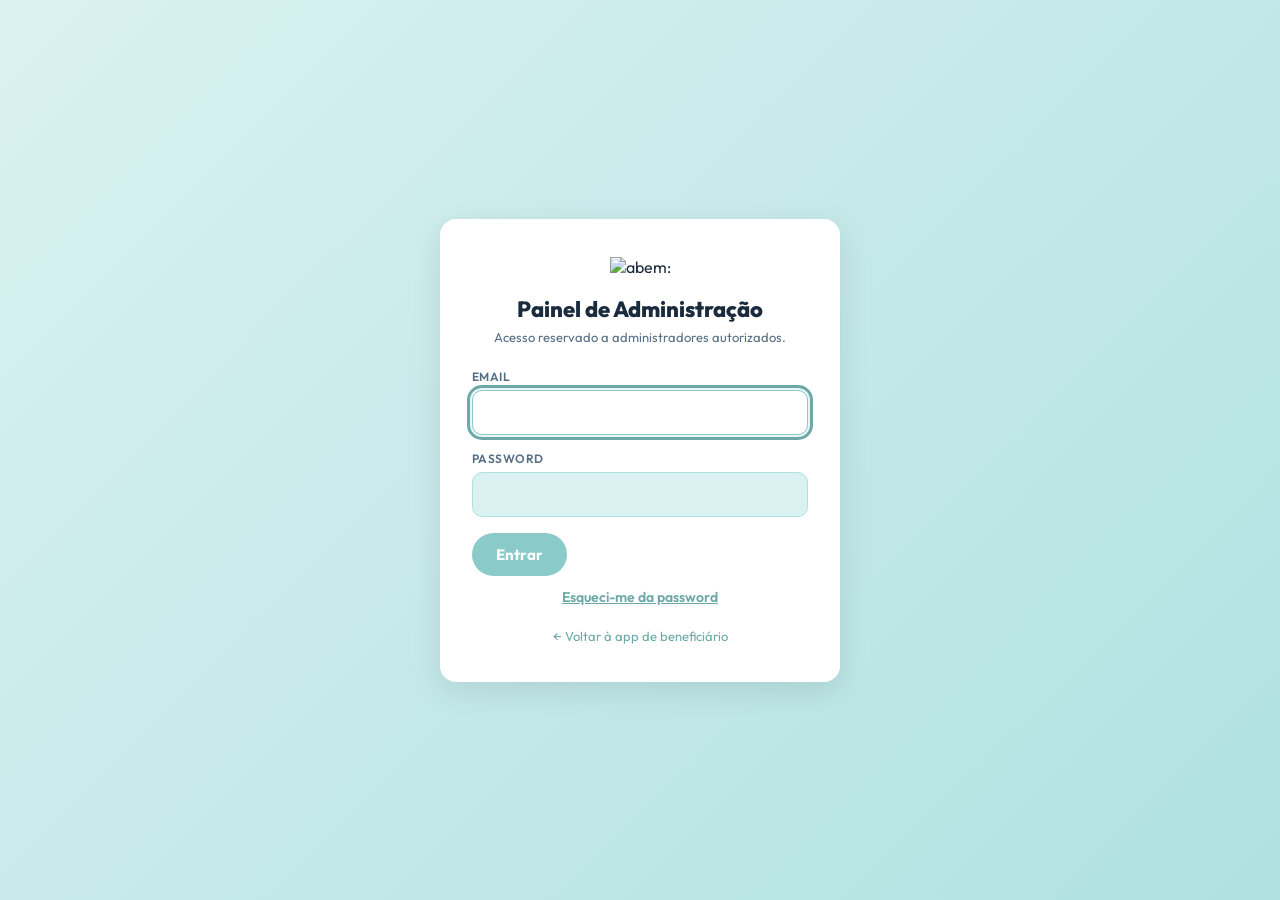
==== admin/index.html @ a789c1ef "Update index.html" ====
<!DOCTYPE html>
<html lang="pt-PT">
<head>
  <meta charset="UTF-8">
  <meta name="viewport" content="width=device-width, initial-scale=1.0">
  <title>Painel Admin · abem:</title>
  <link rel="manifest" href="./manifest.json">
  <meta name="theme-color" content="#6BA8A7">
  <link rel="apple-touch-icon" href="../icon-192.png">
  <link rel="stylesheet" href="./style.css">
  <link rel="preconnect" href="https://fonts.googleapis.com">
  <link rel="preconnect" href="https://fonts.gstatic.com" crossorigin>
  <link href="https://fonts.googleapis.com/css2?family=Sansita+Swashed:wght@400;700;800&family=Outfit:wght@300;400;500;600;700&display=swap" rel="stylesheet">
</head>
<body>
  <a href="#main-content" class="skip-link">Saltar para o conteúdo principal</a>

  <!-- ====== LOGIN ====== -->
  <section class="admin-view view--login" data-view="login">
    <div class="login-card">
      <img src="../assets/abem-logo.png" alt="abem:" class="login-logo">
      <h1>Painel de Administração</h1>
      <p class="login-sub">Acesso reservado a administradores autorizados.</p>

      <form id="login-form" novalidate>
        <label>
          <span>Email</span>
          <input id="login-email" type="email" required autocomplete="email" autofocus>
        </label>
        <label>
          <span>Password</span>
          <input id="login-password" type="password" required autocomplete="current-password">
        </label>
        <div id="login-error" class="error" hidden></div>
        <button type="submit" class="btn btn--primary">Entrar</button>
        <a href="forgot-password.html" class="btn-link" style="display:block;text-align:center;margin-top:.75rem;">Esqueci-me da password</a>
      </form>

      <p class="login-footer">
        <a href="../">← Voltar à app de beneficiário</a>
      </p>
    </div>
  </section>

  <!-- ====== APP ADMIN (shell) ====== -->
  <section class="admin-view view--app" data-view="app" hidden>
    <header class="admin-header">
      <div class="admin-header__brand">
        <img src="../assets/abem-logo.png" alt="abem:" class="admin-header__logo">
        <span class="admin-header__title">Admin</span>
      </div>
      <nav class="admin-nav">
        <button class="admin-nav__btn admin-nav__btn--active" data-section="dashboard">Dashboard</button>
        <button class="admin-nav__btn" data-section="utilizadores">Utilizadores</button>
        <button class="admin-nav__btn" data-section="pontuacoes">Pontuações</button>
        <button class="admin-nav__btn" data-section="recompensas">Recompensas</button>
        <button class="admin-nav__btn" data-section="conteudo">Conteúdo</button>
      </nav>
      <div class="admin-header__user">
        <button id="admin-a11y-trigger" class="admin-a11y-trigger" aria-label="Acessibilidade" title="Acessibilidade">♿</button>
        <span id="admin-nome">…</span>
        <button id="admin-logout" class="btn-link">Sair</button>
      </div>
    </header>

    <main id="main-content" class="admin-main">

      <!-- Dashboard -->
      <section id="section-dashboard" class="admin-section">
        <h2>Visão geral</h2>

        <div id="admin-install-card" class="admin-install-card" hidden>
          <div class="admin-install-card__icon" aria-hidden="true">📲</div>
          <div class="admin-install-card__body">
            <div class="admin-install-card__title">Instalar painel admin</div>
            <div class="admin-install-card__sub">Adicione ao ecrã principal para acesso directo</div>
          </div>
          <button id="admin-install-btn" class="install-card__btn" type="button">Instalar</button>
        </div>

        <div class="stats-grid stats-grid--admin">
          <div class="stat-card">
            <span class="stat-card__label">Utilizadores</span>
            <span class="stat-card__value" id="stat-utilizadores">…</span>
          </div>
          <div class="stat-card">
            <span class="stat-card__label">Quizzes feitos</span>
            <span class="stat-card__value" id="stat-quizzes">…</span>
          </div>
          <div class="stat-card">
            <span class="stat-card__label">Recompensas atribuídas</span>
            <span class="stat-card__value" id="stat-recompensas">…</span>
          </div>
          <div class="stat-card">
            <span class="stat-card__label">Pontuação média</span>
            <span class="stat-card__value" id="stat-media">…</span>
          </div>
        </div>

        <div class="admin-card">
          <h3>Top 10 pontuações</h3>
          <div id="top10" class="admin-table-wrap">A carregar…</div>
        </div>

        <div class="admin-card">
          <h3>Recompensas recentes</h3>
          <div id="recompensas-recentes" class="admin-table-wrap">A carregar…</div>
        </div>
      </section>

      <!-- Utilizadores -->
      <section id="section-utilizadores" class="admin-section" hidden>
        <div class="section-header">
          <h2>Utilizadores</h2>
          <button id="utilizador-novo" class="btn btn--primary btn--small">+ Novo utilizador</button>
        </div>
       <input id="utilizadores-search" type="search" placeholder="Procurar por número ou pseudónimo…" class="admin-search">
        <div class="filtros">
          <label>
            <span>Estado</span>
            <select id="utilizadores-filtro-estado">
              <option value="">Todos</option>
              <option value="ativo">Ativos</option>
              <option value="consentimento_retirado">Retirados</option>
            </select>
          </label>
        </div>
        <div id="utilizadores-lista" class="admin-table-wrap">A carregar…</div>
        <div class="admin-card" style="margin-top:1.5rem">
          <h3>Manutenção — dados de teste</h3>
          <p class="hint">Apaga todos os beneficiários cujo número comece por <strong>TESTE-</strong>, e ainda os respetivos quizzes, respostas, recompensas e consentimentos. Os dados reais não são afetados.</p>
          <button id="btn-limpar-teste" class="btn btn--secondary btn--small">Limpar dados de teste</button>
          <div id="limpeza-teste-resultado" class="hint" hidden></div>
        </div>
      </section>

      <!-- Detalhe de utilizador -->
      <section id="section-utilizador-detalhe" class="admin-section" hidden>
        <button id="detalhe-voltar" class="btn-link">← Voltar à lista</button>
        <div id="detalhe-conteudo">A carregar…</div>
      </section>

      <!-- Pontuações -->
      <section id="section-pontuacoes" class="admin-section" hidden>
        <h2>Pontuações</h2>
        <div class="filtros">
          <label>
            <span>Nível</span>
            <select id="pontuacoes-filtro-nivel">
              <option value="">Todos</option>
            </select>
          </label>
        </div>
        <div id="pontuacoes-lista" class="admin-table-wrap">A carregar…</div>
      </section>

    <!-- Recompensas -->
      <section id="section-recompensas" class="admin-section" hidden>
        <h2>Recompensas atribuídas</h2>
        <div id="recompensas-lista" class="admin-table-wrap">A carregar…</div>
      </section>

      <!-- Conteúdo (níveis + perguntas) -->
      <section id="section-conteudo" class="admin-section" hidden>
        <h2>Conteúdo do quiz</h2>
        <div class="admin-card">
          <h3>Importar do Google Sheets</h3>
          <p style="color:#5A7383;margin:6px 0 14px;line-height:1.5">
            Os níveis e as perguntas são geridos na Google Sheet. Depois de a editares,
            carrega em <strong>Pré-visualizar</strong> para veres o que vai ser importado e só
            depois confirmas. A importação atualiza e acrescenta — <strong>nunca apaga</strong>.
          </p>
          <button id="conteudo-preview" class="btn btn--primary">Pré-visualizar importação</button>
          <div id="conteudo-resultado" style="margin-top:14px" hidden></div>
          <button id="conteudo-confirmar" class="btn btn--primary" style="margin-top:12px" hidden>Confirmar e importar</button>
        </div>
      </section>

  <!-- ====== MODAL: Atribuir recompensa ====== -->
  <div id="modal-recompensa" class="modal" hidden>
    <div class="modal__backdrop" data-modal-close></div>
    <div class="modal__card">
      <button class="modal__close" data-modal-close aria-label="Fechar">×</button>
      <h3>Atribuir recompensa</h3>
      <p class="modal__sub">Beneficiário: <strong id="rec-beneficiario">—</strong></p>

      <form id="recompensa-form" novalidate>
        <fieldset class="tipo-toggle">
          <legend>Tipo</legend>
          <label class="tipo-opt">
            <input type="radio" name="rec-tipo" value="imagem" checked>
            <span>🖼️ Imagem</span>
          </label>
          <label class="tipo-opt">
            <input type="radio" name="rec-tipo" value="voucher">
            <span>🎟️ Voucher</span>
          </label>
        </fieldset>

        <label>
          <span>Título *</span>
          <input id="rec-titulo" type="text" required placeholder="Ex: Medalha de Ouro · Voucher 5€">
        </label>

        <div id="rec-imagem-wrap">
          <label>
           <span>Imagem (opcional)</span>
            <input id="rec-imagem" type="file" accept="image/*">
            <small class="hint">JPG, PNG ou GIF · máx. 2 MB · sem imagem, a recompensa fica com medalha 🏅</small>
          </label>
          <div id="rec-imagem-preview" class="img-preview" hidden></div>
        </div>

        <div id="rec-voucher-wrap" hidden>
          <label>
            <span>Código do voucher *</span>
            <input id="rec-voucher-codigo" type="text" placeholder="Ex: ABEM-2026-001">
          </label>
        </div>

        <label>
          <span>Descrição (opcional)</span>
          <textarea id="rec-descricao" rows="2" placeholder="Ex: Voucher para descontos nos nossos parceiros"></textarea>
        </label>

        <div id="rec-error" class="error" hidden></div>

        <div class="modal__actions">
          <button type="button" class="btn btn--secondary" data-modal-close>Cancelar</button>
          <button type="submit" class="btn btn--primary">Atribuir</button>
        </div>
      </form>
    </div>
  </div>

  <!-- ====== MODAL: Novo utilizador ====== -->
  <div id="modal-utilizador" class="modal" hidden>
    <div class="modal__backdrop" data-modal-close></div>
    <div class="modal__card">
      <button class="modal__close" data-modal-close aria-label="Fechar">×</button>
      <h3>Novo utilizador</h3>

      <form id="utilizador-form" novalidate>
        <label>
          <span>Número de beneficiário *</span>
          <input id="user-numero" type="text" required placeholder="Ex: AM000123467">
        </label>
        <label>
          <span>Ano de nascimento *</span>
          <input id="user-ano" type="number" required min="1900" max="2025" placeholder="Ex: 1961">
        </label>
        <div id="user-error" class="error" hidden></div>
        <div class="modal__actions">
          <button type="button" class="btn btn--secondary" data-modal-close>Cancelar</button>
          <button type="submit" class="btn btn--primary">Criar</button>
        </div>
      </form>
    </div>
  </div>

  <!-- ====== MODAL: Acessibilidade ====== -->
  <div id="modal-a11y" class="modal" hidden role="dialog" aria-labelledby="a11y-modal-title" aria-modal="true">
    <div class="modal__backdrop" data-modal-close></div>
    <div class="modal__card admin-a11y-modal">
      <button class="modal__close" data-modal-close aria-label="Fechar">×</button>
      <h3 id="a11y-modal-title">♿ Acessibilidade</h3>

      <div class="a11y-opt">
        <label for="a11y-large-text" class="a11y-opt__label">
          Texto maior
          <small class="a11y-opt__hint">Aumenta o tamanho do texto na app</small>
        </label>
        <label class="toggle" for="a11y-large-text">
          <input type="checkbox" id="a11y-large-text">
          <span class="toggle__slider" aria-hidden="true"></span>
        </label>
      </div>

      <div class="a11y-opt">
        <label for="a11y-high-contrast" class="a11y-opt__label">
          Alto contraste
          <small class="a11y-opt__hint">Cores mais escuras e contornos mais fortes</small>
        </label>
        <label class="toggle" for="a11y-high-contrast">
          <input type="checkbox" id="a11y-high-contrast">
          <span class="toggle__slider" aria-hidden="true"></span>
        </label>
      </div>

      <div class="a11y-opt">
        <label for="a11y-reduced-motion" class="a11y-opt__label">
          Animações reduzidas
          <small class="a11y-opt__hint">Desliga transições e efeitos animados</small>
        </label>
        <label class="toggle" for="a11y-reduced-motion">
          <input type="checkbox" id="a11y-reduced-motion">
          <span class="toggle__slider" aria-hidden="true"></span>
        </label>
      </div>

      <div class="a11y-opt">
        <label for="a11y-read-aloud" class="a11y-opt__label">
          Ouvir páginas
          <small class="a11y-opt__hint">Mostra um botão para ouvir o conteúdo em voz alta</small>
        </label>
        <label class="toggle" for="a11y-read-aloud">
          <input type="checkbox" id="a11y-read-aloud">
          <span class="toggle__slider" aria-hidden="true"></span>
        </label>
      </div>
    </div>
  </div>

  <!-- ====== MODAL: Instruções iOS ====== -->
  <div id="ios-install-modal" class="modal" hidden role="dialog" aria-labelledby="ios-install-title" aria-modal="true">
    <div class="modal__backdrop" data-modal-close></div>
    <div class="modal__card">
      <button class="modal__close" data-modal-close aria-label="Fechar">×</button>
      <h3 id="ios-install-title">📲 Instalar no iPhone ou iPad</h3>
      <p style="font-size:14px;color:var(--ink-muted);margin-bottom:6px">Para adicionar o painel ao ecrã principal:</p>
      <ol style="margin: 12px 0 0 22px; padding: 0;">
        <li style="margin-bottom:8px;font-size:14px;line-height:1.5">Toque no botão <strong>Partilhar</strong> ⬆ na barra do Safari</li>
        <li style="margin-bottom:8px;font-size:14px;line-height:1.5">Deslize e selecione <strong>"Adicionar ao ecrã principal"</strong></li>
        <li style="margin-bottom:8px;font-size:14px;line-height:1.5">Confirme <strong>Adicionar</strong> no canto superior direito</li>
      </ol>
    </div>
  </div>

  <!-- ====== Live region para anúncios ====== -->
  <div id="a11y-announcer" class="sr-only" aria-live="polite" aria-atomic="true"></div>

  <!-- ====== Botão flutuante "Ouvir" ====== -->
  <button id="tts-btn" class="tts-btn" hidden type="button" aria-label="Ouvir esta página">🔊</button>

   <!-- Barra de cofinanciamento (Portugal 2030 / UE) — visível em todos os ecrãs -->
  <footer id="funders-bar" class="funders-bar" role="contentinfo" aria-label="Cofinanciamento">
    <img src="../assets/barra-fundos.jpg" alt="Cofinanciado pela União Europeia — Portugal 2030 e programas regionais Inovação Social, Norte, Centro, Lisboa, Algarve e Alentejo. Os Fundos Europeus mais próximos de si.">
  </footer>

  <script src="https://cdn.jsdelivr.net/npm/@supabase/supabase-js@2"></script>
  <script src="./app.js"></script>
</body>
</html>
---- admin/style.css ----
/* ============================================
   Painel Admin · abem:
   Paleta partilhada com a app principal
   ============================================ */

:root {
  --mint: #8ACAC9;
  --mint-light: #B0E1E1;
  --mint-pale: #DAF1F1;
  --mint-dark: #6BA8A7;
  --ink: #1A2B3D;
  --ink-muted: #566F85;
  --surface: #FFFFFF;
  --bg: #F4F8FA;
  --cherry: #D8394A;
  --success: #1F7A6E;
  --warning: #C77A0C;
  --shadow: 0 2px 10px rgba(0, 0, 0, 0.06);
  --shadow-lg: 0 8px 30px rgba(0, 0, 0, 0.10);
  --radius: 16px;
  --radius-sm: 10px;
  --radius-pill: 999px;
 --font-display: 'Outfit', -apple-system, BlinkMacSystemFont, sans-serif;
  --font-body: 'Outfit', -apple-system, BlinkMacSystemFont, sans-serif;
}

* { box-sizing: border-box; margin: 0; padding: 0; }
[hidden] { display: none !important; }

html, body { height: 100%; }
body {
  font-family: var(--font-body);
  color: var(--ink);
  background: var(--bg);
  -webkit-font-smoothing: antialiased;
}

button { font-family: inherit; cursor: pointer; }
input, select, textarea, button { font-size: inherit; }

/* ============================================
   LOGIN
   ============================================ */

.view--login {
  min-height: 100vh;
  display: grid;
  place-items: center;
  padding: 20px;
  background: linear-gradient(135deg, var(--mint-pale) 0%, var(--mint-light) 100%);
}

.login-card {
  background: var(--surface);
  border-radius: var(--radius);
  padding: 38px 32px;
  box-shadow: var(--shadow-lg);
  width: 100%;
  max-width: 400px;
  text-align: center;
}

.login-logo {
  height: 48px;
  width: auto;
  margin-bottom: 18px;
}

.login-card h1 {
  font-family: var(--font-display);
  font-weight: 800;
  font-size: 22px;
  color: var(--ink);
  margin-bottom: 6px;
}

.login-sub {
  color: var(--ink-muted);
  font-size: 13px;
  margin-bottom: 24px;
}

.login-card form { text-align: left; }
.login-card label {
  display: block;
  margin-bottom: 16px;
}
.login-card label span {
  display: block;
  font-size: 12px;
  font-weight: 600;
  color: var(--ink-muted);
  margin-bottom: 6px;
  letter-spacing: 0.04em;
  text-transform: uppercase;
}
.login-card input {
  width: 100%;
  padding: 12px 16px;
  border: 1.5px solid var(--mint-light);
  border-radius: var(--radius-sm);
  background: var(--mint-pale);
  font-family: var(--font-body);
  font-size: 15px;
  color: var(--ink);
  transition: all 0.15s;
}
.login-card input:focus {
  outline: none;
  border-color: var(--mint);
  background: var(--surface);
  box-shadow: 0 0 0 4px rgba(138, 202, 201, 0.20);
}

.login-footer {
  margin-top: 22px;
  font-size: 13px;
}
.login-footer a {
  color: var(--mint-dark);
  text-decoration: none;
}
.login-footer a:hover { text-decoration: underline; }

/* ============================================
   HEADER DA APP ADMIN
   ============================================ */

.admin-header {
  background: var(--surface);
  border-bottom: 1px solid var(--mint-pale);
  padding: 14px 28px;
  display: flex;
  align-items: center;
  gap: 32px;
  position: sticky;
  top: 0;
  z-index: 10;
  box-shadow: var(--shadow);
}

.admin-header__brand {
  display: flex;
  align-items: center;
  gap: 10px;
}
.admin-header__logo {
  height: 32px;
  width: auto;
}
.admin-header__title {
  font-family: var(--font-display);
  font-weight: 800;
  font-size: 17px;
  color: var(--ink);
}

.admin-nav {
  display: flex;
  gap: 4px;
  flex: 1;
}
.admin-nav__btn {
  background: transparent;
  border: none;
  padding: 8px 16px;
  border-radius: var(--radius-pill);
  font-family: var(--font-body);
  font-weight: 600;
  font-size: 14px;
  color: var(--ink-muted);
  transition: all 0.15s;
}
.admin-nav__btn:hover { color: var(--ink); background: var(--mint-pale); }
.admin-nav__btn--active {
  background: var(--mint);
  color: var(--surface);
}

.admin-header__user {
  display: flex;
  align-items: center;
  gap: 12px;
  font-size: 14px;
  color: var(--ink-muted);
}

.btn-link {
  background: transparent;
  border: none;
  color: var(--mint-dark);
  font-family: var(--font-body);
  font-weight: 600;
  font-size: 14px;
  cursor: pointer;
}
.btn-link:hover { text-decoration: underline; }

/* ============================================
   MAIN + SECÇÕES
   ============================================ */

.admin-main {
  max-width: 1200px;
  margin: 0 auto;
  padding: 32px 28px 96px;
}

.admin-section h2 {
  font-family: var(--font-display);
  font-weight: 800;
  font-size: 26px;
  color: var(--ink);
  margin-bottom: 24px;
  letter-spacing: -0.01em;
}

.section-header {
  display: flex;
  align-items: center;
  justify-content: space-between;
  margin-bottom: 20px;
  gap: 16px;
}
.section-header h2 { margin-bottom: 0; }

/* ============================================
   STAT CARDS
   ============================================ */

.stats-grid--admin {
  display: grid;
  grid-template-columns: repeat(auto-fit, minmax(180px, 1fr));
  gap: 14px;
  margin-bottom: 28px;
}

.stat-card {
  background: var(--surface);
  border-radius: var(--radius);
  padding: 18px 20px;
  box-shadow: var(--shadow);
  border: 1px solid var(--mint-pale);
}
.stat-card__label {
  display: block;
  font-size: 11px;
  text-transform: uppercase;
  letter-spacing: 0.08em;
  color: var(--ink-muted);
  font-weight: 600;
  margin-bottom: 6px;
}
.stat-card__value {
  font-family: var(--font-display);
  font-weight: 800;
  font-size: 28px;
  color: var(--mint-dark);
  line-height: 1;
}

/* ============================================
   ADMIN CARD (caixas para tabelas)
   ============================================ */

.admin-card {
  background: var(--surface);
  border-radius: var(--radius);
  padding: 22px 24px;
  box-shadow: var(--shadow);
  border: 1px solid var(--mint-pale);
  margin-bottom: 18px;
}
.admin-card h3 {
  font-family: var(--font-display);
  font-weight: 700;
  font-size: 17px;
  color: var(--ink);
  margin-bottom: 16px;
}

/* ============================================
   TABELAS
   ============================================ */

.admin-table-wrap { overflow-x: auto; }

.admin-table {
  width: 100%;
  border-collapse: collapse;
  font-size: 14px;
}
.admin-table th {
  text-align: left;
  font-family: var(--font-display);
  font-weight: 700;
  font-size: 12px;
  color: var(--ink-muted);
  padding: 10px 14px;
  border-bottom: 2px solid var(--mint-pale);
  text-transform: uppercase;
  letter-spacing: 0.04em;
}
.admin-table td {
  padding: 12px 14px;
  border-bottom: 1px solid var(--mint-pale);
  color: var(--ink);
}
.admin-table tr:last-child td { border-bottom: none; }
.admin-table tr.clickable {
  cursor: pointer;
  transition: background 0.12s;
}
.admin-table tr.clickable:hover { background: var(--mint-pale); }
.admin-table .num {
  font-variant-numeric: tabular-nums;
  font-weight: 600;
}

.admin-table .badge {
  display: inline-block;
  padding: 3px 10px;
  border-radius: var(--radius-pill);
  font-size: 11px;
  font-weight: 700;
  background: var(--mint-pale);
  color: var(--mint-dark);
}
.admin-table .badge--imagem {
  background: rgba(138, 202, 201, 0.20);
  color: var(--mint-dark);
}
.admin-table .badge--voucher {
  background: rgba(199, 122, 12, 0.15);
  color: var(--warning);
}

.admin-table .badge--ativo {
  background: rgba(138, 202, 201, 0.20);
  color: var(--mint-dark);
}
.admin-table .badge--retirado {
  background: rgba(166, 43, 56, 0.12);
  color: #A62B38;
}

.detalhe-header .badge {
  display: inline-block;
  padding: 3px 10px;
  border-radius: var(--radius-pill);
  font-size: 11px;
  font-weight: 700;
  background: rgba(166, 43, 56, 0.12);
  color: #A62B38;
}
body.a11y-high-contrast .detalhe-header .badge {
  border: 1.5px solid currentColor;
}

/* ============================================
   PESQUISA + FILTROS
   ============================================ */

.admin-search {
  width: 100%;
  padding: 12px 16px;
  border: 1.5px solid var(--mint-light);
  border-radius: var(--radius-pill);
  background: var(--surface);
  font-family: var(--font-body);
  font-size: 14px;
  color: var(--ink);
  margin-bottom: 16px;
}
.admin-search:focus {
  outline: none;
  border-color: var(--mint);
  box-shadow: 0 0 0 4px rgba(138, 202, 201, 0.20);
}

.filtros {
  display: flex;
  gap: 12px;
  margin-bottom: 16px;
}
.filtros label span {
  display: block;
  font-size: 11px;
  font-weight: 600;
  color: var(--ink-muted);
  margin-bottom: 4px;
  text-transform: uppercase;
  letter-spacing: 0.04em;
}
.filtros select {
  padding: 8px 14px;
  border: 1.5px solid var(--mint-light);
  border-radius: var(--radius-pill);
  background: var(--surface);
  font-family: var(--font-body);
  font-size: 14px;
  color: var(--ink);
}

/* ============================================
   BOTÕES
   ============================================ */

.btn {
  display: inline-block;
  padding: 12px 24px;
  border: none;
  border-radius: var(--radius-pill);
  font-family: var(--font-body);
  font-weight: 700;
  font-size: 15px;
  cursor: pointer;
  transition: all 0.15s;
  text-align: center;
}
.btn--primary {
  background: var(--mint);
  color: var(--surface);
}
.btn--primary:hover { background: var(--mint-dark); transform: translateY(-1px); }
.btn--secondary {
  background: var(--mint-pale);
  color: var(--mint-dark);
  border: 1.5px solid var(--mint);
}
.btn--secondary:hover { background: var(--mint); color: var(--surface); }
.btn--small { padding: 8px 18px; font-size: 13px; }
.btn--danger {
  background: var(--cherry);
  color: var(--surface);
}
.btn--danger:hover { background: #B82E3D; }

.btn:disabled { opacity: 0.6; cursor: wait; }

/* ============================================
   ERROS
   ============================================ */

.error {
  background: rgba(216, 57, 74, 0.10);
  color: var(--cherry);
  padding: 10px 14px;
  border-radius: var(--radius-sm);
  font-size: 13px;
  margin: 12px 0;
  border-left: 3px solid var(--cherry);
}

/* ============================================
   DETALHE DE UTILIZADOR
   ============================================ */

.detalhe-header {
  display: flex;
  align-items: center;
  justify-content: space-between;
  gap: 16px;
  margin: 14px 0 24px;
}
.detalhe-numero {
  font-family: var(--font-display);
  font-weight: 800;
  font-size: 28px;
  color: var(--ink);
}
.detalhe-info {
  font-size: 13px;
  color: var(--ink-muted);
  margin-top: 4px;
}

.recompensa-card {
  display: flex;
  gap: 14px;
  background: var(--mint-pale);
  border-radius: var(--radius-sm);
  padding: 14px 16px;
  margin-bottom: 10px;
}
.recompensa-card__img {
  width: 60px;
  height: 60px;
  border-radius: var(--radius-sm);
  object-fit: cover;
  background: var(--surface);
}
.recompensa-card__icon {
  width: 60px;
  height: 60px;
  border-radius: var(--radius-sm);
  background: var(--surface);
  display: grid;
  place-items: center;
  font-size: 28px;
}
.recompensa-card__body { flex: 1; }
.recompensa-card__titulo {
  font-family: var(--font-display);
  font-weight: 700;
  font-size: 15px;
  color: var(--ink);
}
.recompensa-card__meta {
  font-size: 12px;
  color: var(--ink-muted);
  margin-top: 4px;
}
.recompensa-card__codigo {
  display: inline-block;
  margin-top: 6px;
  padding: 4px 10px;
  background: var(--surface);
  border-radius: 6px;
  font-family: monospace;
  font-size: 12px;
  color: var(--warning);
  font-weight: 700;
}

/* ============================================
   MODAL
   ============================================ */

.modal {
  position: fixed;
  inset: 0;
  z-index: 100;
  display: grid;
  place-items: center;
  padding: 20px;
}
.modal__backdrop {
  position: absolute;
  inset: 0;
  background: rgba(26, 43, 61, 0.45);
  backdrop-filter: blur(2px);
}
.modal__card {
  position: relative;
  background: var(--surface);
  border-radius: var(--radius);
  padding: 28px 26px;
  max-width: 480px;
  width: 100%;
  max-height: 90vh;
  overflow-y: auto;
  box-shadow: var(--shadow-lg);
}
.modal__close {
  position: absolute;
  top: 10px; right: 10px;
  width: 32px; height: 32px;
  border: none;
  border-radius: 50%;
  background: transparent;
  color: var(--ink-muted);
  font-size: 22px;
  cursor: pointer;
  display: grid;
  place-items: center;
  line-height: 1;
}
.modal__close:hover { background: var(--mint-pale); color: var(--ink); }
.modal__card h3 {
  font-family: var(--font-display);
  font-weight: 700;
  font-size: 19px;
  color: var(--ink);
  margin-bottom: 6px;
}
.modal__sub {
  font-size: 13px;
  color: var(--ink-muted);
  margin-bottom: 18px;
}
.modal__actions {
  display: flex;
  gap: 10px;
  margin-top: 18px;
  justify-content: flex-end;
}
.modal__actions .btn { padding: 10px 20px; font-size: 14px; }

.modal__card form label {
  display: block;
  margin-bottom: 14px;
}
.modal__card form label span {
  display: block;
  font-size: 12px;
  font-weight: 600;
  color: var(--ink-muted);
  margin-bottom: 5px;
  text-transform: uppercase;
  letter-spacing: 0.04em;
}
.modal__card input,
.modal__card textarea {
  width: 100%;
  padding: 11px 14px;
  border: 1.5px solid var(--mint-light);
  border-radius: var(--radius-sm);
  background: var(--mint-pale);
  font-family: var(--font-body);
  font-size: 14px;
  color: var(--ink);
}
.modal__card input:focus,
.modal__card textarea:focus {
  outline: none;
  border-color: var(--mint);
  background: var(--surface);
  box-shadow: 0 0 0 3px rgba(138, 202, 201, 0.20);
}

.hint {
  display: block;
  margin-top: 4px;
  font-size: 11px;
  color: var(--ink-muted);
}

/* Tipo toggle (imagem / voucher) */
.tipo-toggle {
  border: none;
  margin-bottom: 16px;
  padding: 0;
}
.tipo-toggle legend {
  font-size: 12px;
  font-weight: 600;
  color: var(--ink-muted);
  margin-bottom: 8px;
  text-transform: uppercase;
  letter-spacing: 0.04em;
}
.tipo-toggle {
  display: block;
}
.tipo-toggle > legend + label,
.tipo-opt {
  display: inline-block;
  cursor: pointer;
  margin-right: 8px;
  margin-bottom: 0 !important;
}
.tipo-opt input { display: none; }
.tipo-opt span {
  display: inline-block;
  padding: 10px 18px;
  border: 1.5px solid var(--mint-light);
  background: var(--mint-pale);
  color: var(--ink-muted);
  border-radius: var(--radius-pill);
  font-weight: 700;
  font-size: 14px;
  transition: all 0.15s;
}
.tipo-opt input:checked + span {
  background: var(--mint);
  border-color: var(--mint);
  color: var(--surface);
}

.img-preview {
  margin-top: 8px;
  max-width: 200px;
}
.img-preview img {
  width: 100%;
  border-radius: var(--radius-sm);
  border: 1px solid var(--mint-light);
}

/* ============================================
   ESTADOS VAZIOS / LOADING
   ============================================ */

.empty {
  text-align: center;
  padding: 24px 16px;
  color: var(--ink-muted);
  font-size: 14px;
  background: var(--mint-pale);
  border-radius: var(--radius-sm);
  border: 1.5px dashed var(--mint-light);
}

.loading {
  text-align: center;
  padding: 20px;
  color: var(--ink-muted);
  font-size: 14px;
}

/* ============================================
   RESPONSIVO MOBILE
   ============================================ */

@media (max-width: 720px) {
  .admin-header {
    flex-direction: column;
    align-items: stretch;
    gap: 12px;
    padding: 12px 16px;
  }
  .admin-nav {
    overflow-x: auto;
    flex-wrap: nowrap;
  }
  .admin-nav__btn { white-space: nowrap; }
  .admin-main { padding: 20px 16px 80px; }
  .admin-section h2 { font-size: 22px; }
  .stat-card__value { font-size: 24px; }
}

/* ============================================
   FASE 4 — Acessibilidade (admin)
   ============================================ */

.sr-only {
  position: absolute !important;
  width: 1px; height: 1px;
  padding: 0; margin: -1px;
  overflow: hidden;
  clip: rect(0, 0, 0, 0);
  white-space: nowrap;
  border: 0;
}

.skip-link {
  position: absolute;
  top: -100px; left: 8px;
  background: var(--ink);
  color: var(--surface);
  padding: 10px 16px;
  border-radius: var(--radius-sm);
  font-family: var(--font-display);
  font-weight: 700;
  font-size: 14px;
  text-decoration: none;
  z-index: 1000;
  transition: top 0.2s;
}
.skip-link:focus,
.skip-link:focus-visible {
  top: 8px;
  outline: 3px solid var(--mint);
  outline-offset: 2px;
}

:focus { outline: none; }
:focus-visible {
  outline: 3px solid var(--mint-dark) !important;
  outline-offset: 2px !important;
  border-radius: 4px;
}
.btn:focus-visible,
button:focus-visible {
  outline: 3px solid var(--ink) !important;
  outline-offset: 3px !important;
}

/* Botão "Acessibilidade" no header */
.admin-a11y-trigger {
  background: transparent;
  border: 1.5px solid var(--mint-light);
  color: var(--ink);
  width: 38px; height: 38px;
  min-width: 38px;
  border-radius: 50%;
  cursor: pointer;
  font-size: 16px;
  display: grid;
  place-items: center;
}
.admin-a11y-trigger:hover { background: var(--mint-pale); border-color: var(--mint); }

/* Modal accessibility (admin) — usa estilos existentes do .modal */

.admin-a11y-modal h3 {
  font-family: var(--font-display);
  font-weight: 700;
  font-size: 17px;
  margin-bottom: 12px;
}

.a11y-opt {
  display: flex;
  align-items: center;
  justify-content: space-between;
  padding: 12px 0;
  border-bottom: 1px solid var(--mint-pale);
}
.a11y-opt:last-child { border-bottom: none; }
.a11y-opt__label {
  font-size: 14px;
  color: var(--ink);
  flex: 1;
}
.a11y-opt__hint {
  display: block;
  font-size: 11px;
  color: var(--ink-muted);
  margin-top: 2px;
}

.toggle {
  position: relative;
  width: 46px;
  height: 26px;
  flex-shrink: 0;
}
.toggle input {
  opacity: 0;
  width: 0; height: 0;
  position: absolute;
}
.toggle__slider {
  position: absolute;
  inset: 0;
  background: var(--mint-light);
  border-radius: var(--radius-pill);
  cursor: pointer;
  transition: background 0.2s;
}
.toggle__slider::before {
  content: '';
  position: absolute;
  height: 20px; width: 20px;
  left: 3px; top: 3px;
  background: var(--surface);
  border-radius: 50%;
  transition: transform 0.2s;
  box-shadow: 0 1px 3px rgba(0,0,0,0.18);
}
.toggle input:checked + .toggle__slider {
  background: var(--mint-dark);
}
.toggle input:checked + .toggle__slider::before {
  transform: translateX(20px);
}
.toggle input:focus-visible + .toggle__slider {
  outline: 3px solid var(--ink);
  outline-offset: 2px;
}

/* Modos */
body.a11y-large-text { font-size: 17px; }
body.a11y-large-text .stat-card__value { font-size: 32px; }
body.a11y-large-text .admin-section h2 { font-size: 30px; }
body.a11y-large-text .admin-table { font-size: 15px; }
body.a11y-large-text input,
body.a11y-large-text select,
body.a11y-large-text textarea,
body.a11y-large-text button { font-size: 16px; }

body.a11y-high-contrast {
  --mint: #1F5E5C;
  --mint-light: #5A8E8C;
  --mint-pale: #E8F2F1;
  --mint-dark: #103E3C;
  --ink: #000000;
  --ink-muted: #2A3A4A;
  --surface: #FFFFFF;
  --bg: #FFFFFF;
}
body.a11y-high-contrast .stat-card,
body.a11y-high-contrast .admin-card,
body.a11y-high-contrast .admin-table th {
  border-color: var(--mint-dark);
  border-width: 2px;
}
body.a11y-high-contrast .btn--primary,
body.a11y-high-contrast .admin-nav__btn--active {
  background: var(--mint-dark);
  color: var(--surface);
  border: 2px solid var(--ink);
}
body.a11y-high-contrast .admin-table .badge {
  border: 1.5px solid currentColor;
}

body.a11y-reduced-motion *,
body.a11y-reduced-motion *::before,
body.a11y-reduced-motion *::after {
  animation-duration: 0.001ms !important;
  transition-duration: 0.001ms !important;
}

@media (prefers-reduced-motion: reduce) {
  *, *::before, *::after {
    animation-duration: 0.001ms !important;
    transition-duration: 0.001ms !important;
  }
}

/* Botão instalar no admin */
.admin-install-card {
  background: linear-gradient(135deg, var(--mint-pale) 0%, var(--mint-light) 100%);
  border: 1.5px solid var(--mint);
  border-radius: var(--radius);
  padding: 14px 18px;
  margin-bottom: 18px;
  display: flex;
  align-items: center;
  gap: 14px;
}
.admin-install-card__icon { font-size: 28px; flex-shrink: 0; }
.admin-install-card__body { flex: 1; }
.admin-install-card__title {
  font-family: var(--font-display);
  font-weight: 700;
  font-size: 15px;
  color: var(--ink);
}
.admin-install-card__sub {
  font-size: 12px;
  color: var(--ink-muted);
  margin-top: 2px;
}

.tts-btn {
  position: fixed;
  bottom: 20px;
  right: 20px;
  width: 56px;
  height: 56px;
  border-radius: 50%;
  background: var(--mint-dark);
  color: var(--surface);
  border: 3px solid var(--surface);
  font-size: 22px;
  cursor: pointer;
  box-shadow: 0 4px 18px rgba(0, 0, 0, 0.25);
  z-index: 90;
  display: grid;
  place-items: center;
  transition: transform 0.18s, background 0.18s;
}
.tts-btn:hover {
  background: var(--ink);
  transform: scale(1.05);
}
.tts-btn--speaking {
  background: var(--cherry);
  animation: tts-pulse 1.4s infinite ease-in-out;
}
@keyframes tts-pulse {
  0%, 100% { box-shadow: 0 4px 18px rgba(0, 0, 0, 0.25), 0 0 0 0 rgba(168, 32, 48, 0.35); }
  50%      { box-shadow: 0 4px 18px rgba(0, 0, 0, 0.25), 0 0 0 14px rgba(168, 32, 48, 0); }
}
body.a11y-reduced-motion .tts-btn--speaking { animation: none; }

label.toggle { cursor: pointer; display: inline-block; }

/* ============================================
   BARRA DE COFINANCIAMENTO (todos os ecrãs)
   ============================================ */
.funders-bar {
  position: fixed;
  left: 0;
  right: 0;
  bottom: 0;
  z-index: 40;
  background: #fff;
  padding: 6px 12px;
  box-shadow: 0 -1px 6px rgba(31, 61, 77, 0.12);
}
.funders-bar img {
  display: block;
  width: 100%;
  max-width: 680px;
  height: auto;
  margin: 0 auto;
}
/* espaço para a barra não tapar o conteúdo */
body { padding-bottom: 66px; }
/* levantar o botão "Ouvir" para não ficar por baixo da barra */
.tts-btn { bottom: 80px; }
@media (max-width: 420px) {
  body { padding-bottom: 48px; }
  .tts-btn { bottom: 62px; }
}
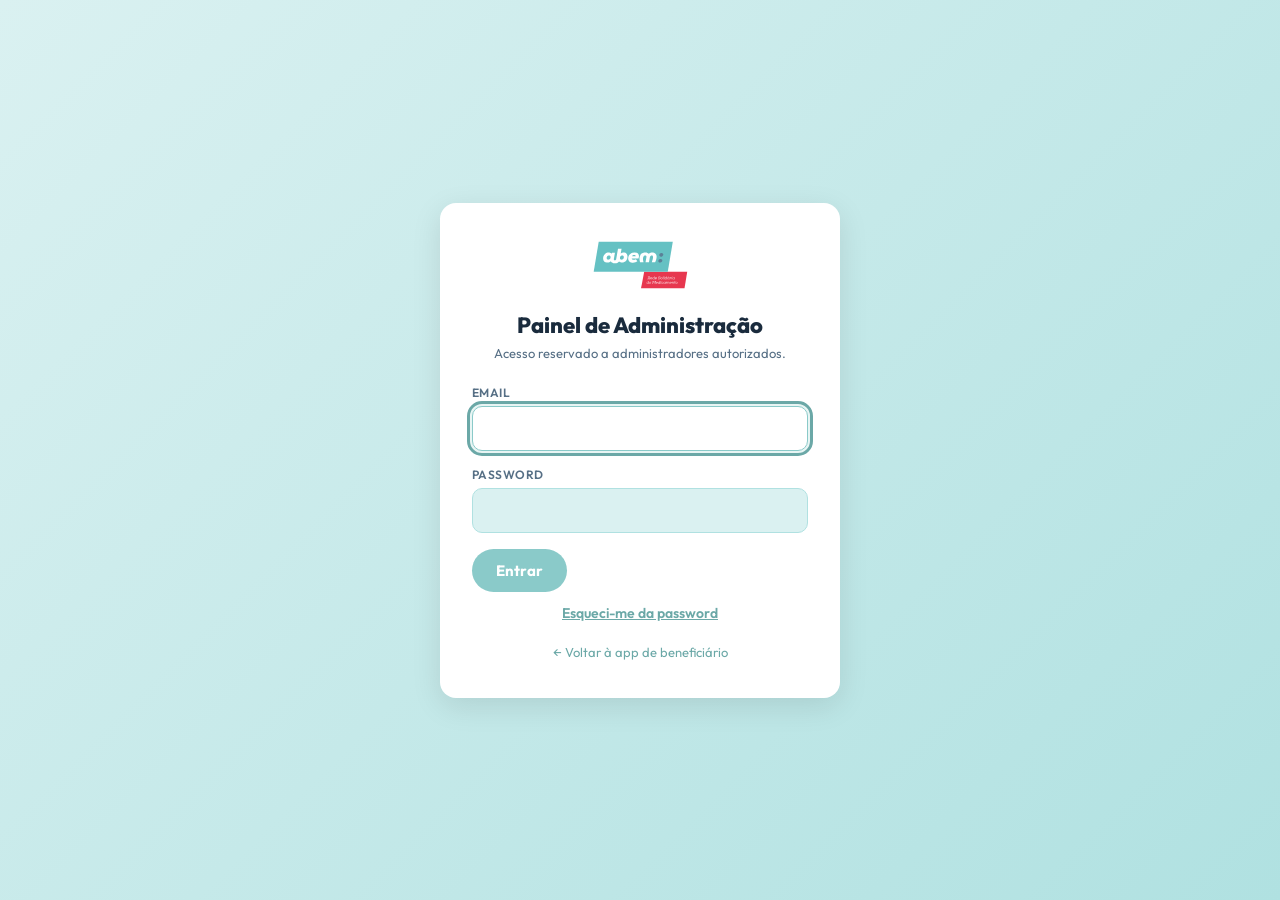
==== commit d10af13e: "Replace PNG logo with SVG in admin login" ====
--- a/admin/index.html
+++ b/admin/index.html
@@ -18,7 +18,7 @@
   <!-- ====== LOGIN ====== -->
   <section class="admin-view view--login" data-view="login">
     <div class="login-card">
-      <img src="../assets/abem-logo.png" alt="abem:" class="login-logo">
+      <img src="../assets/abem-logo.svg" alt="abem:" class="login-logo">
       <h1>Painel de Administração</h1>
       <p class="login-sub">Acesso reservado a administradores autorizados.</p>
 
@@ -46,13 +46,14 @@
   <section class="admin-view view--app" data-view="app" hidden>
     <header class="admin-header">
       <div class="admin-header__brand">
-        <img src="../assets/abem-logo.png" alt="abem:" class="admin-header__logo">
+        <img src="../assets/abem-logo.svg" alt="abem:" class="admin-header__logo">
         <span class="admin-header__title">Admin</span>
       </div>
       <nav class="admin-nav">
         <button class="admin-nav__btn admin-nav__btn--active" data-section="dashboard">Dashboard</button>
         <button class="admin-nav__btn" data-section="utilizadores">Utilizadores</button>
         <button class="admin-nav__btn" data-section="pontuacoes">Pontuações</button>
+        <button class="admin-nav__btn" data-section="ranking">Ranking</button>
         <button class="admin-nav__btn" data-section="recompensas">Recompensas</button>
         <button class="admin-nav__btn" data-section="conteudo">Conteúdo</button>
       </nav>
@@ -127,6 +128,13 @@
         </div>
         <div id="utilizadores-lista" class="admin-table-wrap">A carregar…</div>
         <div class="admin-card" style="margin-top:1.5rem">
+          <h3>Importar beneficiários do Google Sheets</h3>
+          <p class="hint">Os números de beneficiário são geridos numa folha privada. Depois de a editar, carregue em <strong>Pré-visualizar</strong> para ver o que vai ser importado e só depois confirme. A importação atualiza e acrescenta — <strong>nunca apaga</strong>.</p>
+          <button id="benef-preview" class="btn btn--primary">Pré-visualizar importação</button>
+          <div id="benef-resultado" style="margin-top:14px" hidden></div>
+          <button id="benef-confirmar" class="btn btn--primary" style="margin-top:12px" hidden>Confirmar e importar</button>
+        </div>
+        <div class="admin-card" style="margin-top:1.5rem">
           <h3>Manutenção — dados de teste</h3>
           <p class="hint">Apaga todos os beneficiários cujo número comece por <strong>TESTE-</strong>, e ainda os respetivos quizzes, respostas, recompensas e consentimentos. Os dados reais não são afetados.</p>
           <button id="btn-limpar-teste" class="btn btn--secondary btn--small">Limpar dados de teste</button>
@@ -154,6 +162,13 @@
         <div id="pontuacoes-lista" class="admin-table-wrap">A carregar…</div>
       </section>
 
+      <!-- Ranking -->
+      <section id="section-ranking" class="admin-section" hidden>
+        <h2>Ranking</h2>
+        <p class="hint">Uma linha por beneficiário. Ordenado por níveis terminados e, em caso de empate, pela média das percentagens. Quem retirou o consentimento não consta.</p>
+        <div id="ranking-lista" class="admin-table-wrap admin-table-wrap--alto">A carregar…</div>
+      </section>
+
     <!-- Recompensas -->
       <section id="section-recompensas" class="admin-section" hidden>
         <h2>Recompensas atribuídas</h2>
@@ -166,9 +181,9 @@
         <div class="admin-card">
           <h3>Importar do Google Sheets</h3>
           <p style="color:#5A7383;margin:6px 0 14px;line-height:1.5">
-            Os níveis e as perguntas são geridos na Google Sheet. Depois de a editares,
-            carrega em <strong>Pré-visualizar</strong> para veres o que vai ser importado e só
-            depois confirmas. A importação atualiza e acrescenta — <strong>nunca apaga</strong>.
+            Os níveis e as perguntas são geridos na Google Sheet. Depois de a editar,
+            carregue em <strong>Pré-visualizar</strong> para ver o que vai ser importado e só
+            depois confirme. A importação atualiza e acrescenta — <strong>nunca apaga</strong>.
           </p>
           <button id="conteudo-preview" class="btn btn--primary">Pré-visualizar importação</button>
           <div id="conteudo-resultado" style="margin-top:14px" hidden></div>
--- a/admin/style.css
+++ b/admin/style.css
@@ -523,6 +523,15 @@
   font-weight: 700;
 }
 
+.recompensa-card__instrucao {
+  display: block;
+  margin-top: 6px;
+  font-size: 12px;
+  line-height: 1.4;
+  color: var(--ink);
+  font-weight: 600;
+}
+
 /* ============================================
    MODAL
    ============================================ */
@@ -988,3 +997,15 @@
   body { padding-bottom: 48px; }
   .tts-btn { bottom: 62px; }
 }
+
+/* Tabela alta com scroll próprio — usada no Ranking, que não trunca a lista */
+.admin-table-wrap--alto {
+  max-height: 60vh;
+  overflow-y: auto;
+}
+.admin-table-wrap--alto .admin-table thead th {
+  position: sticky;
+  top: 0;
+  z-index: 1;
+  background: var(--surface, #fff);
+}
